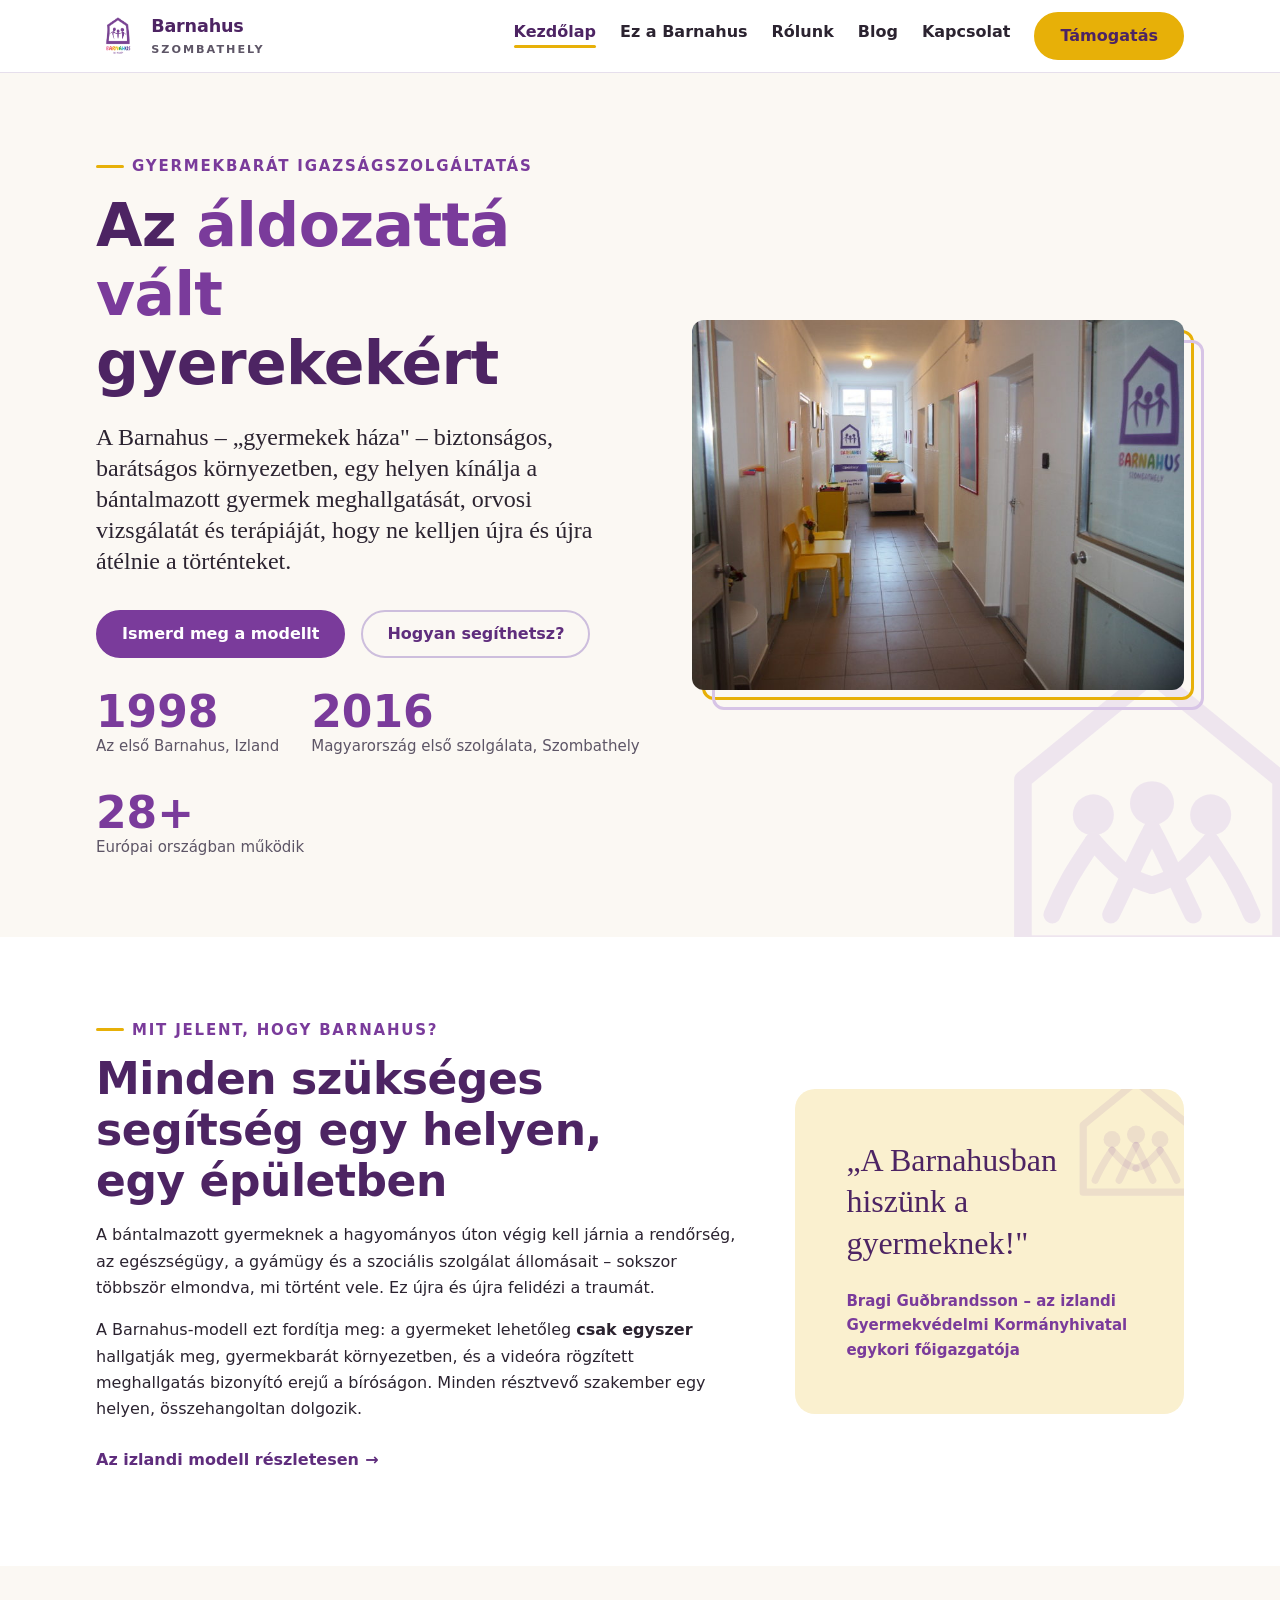
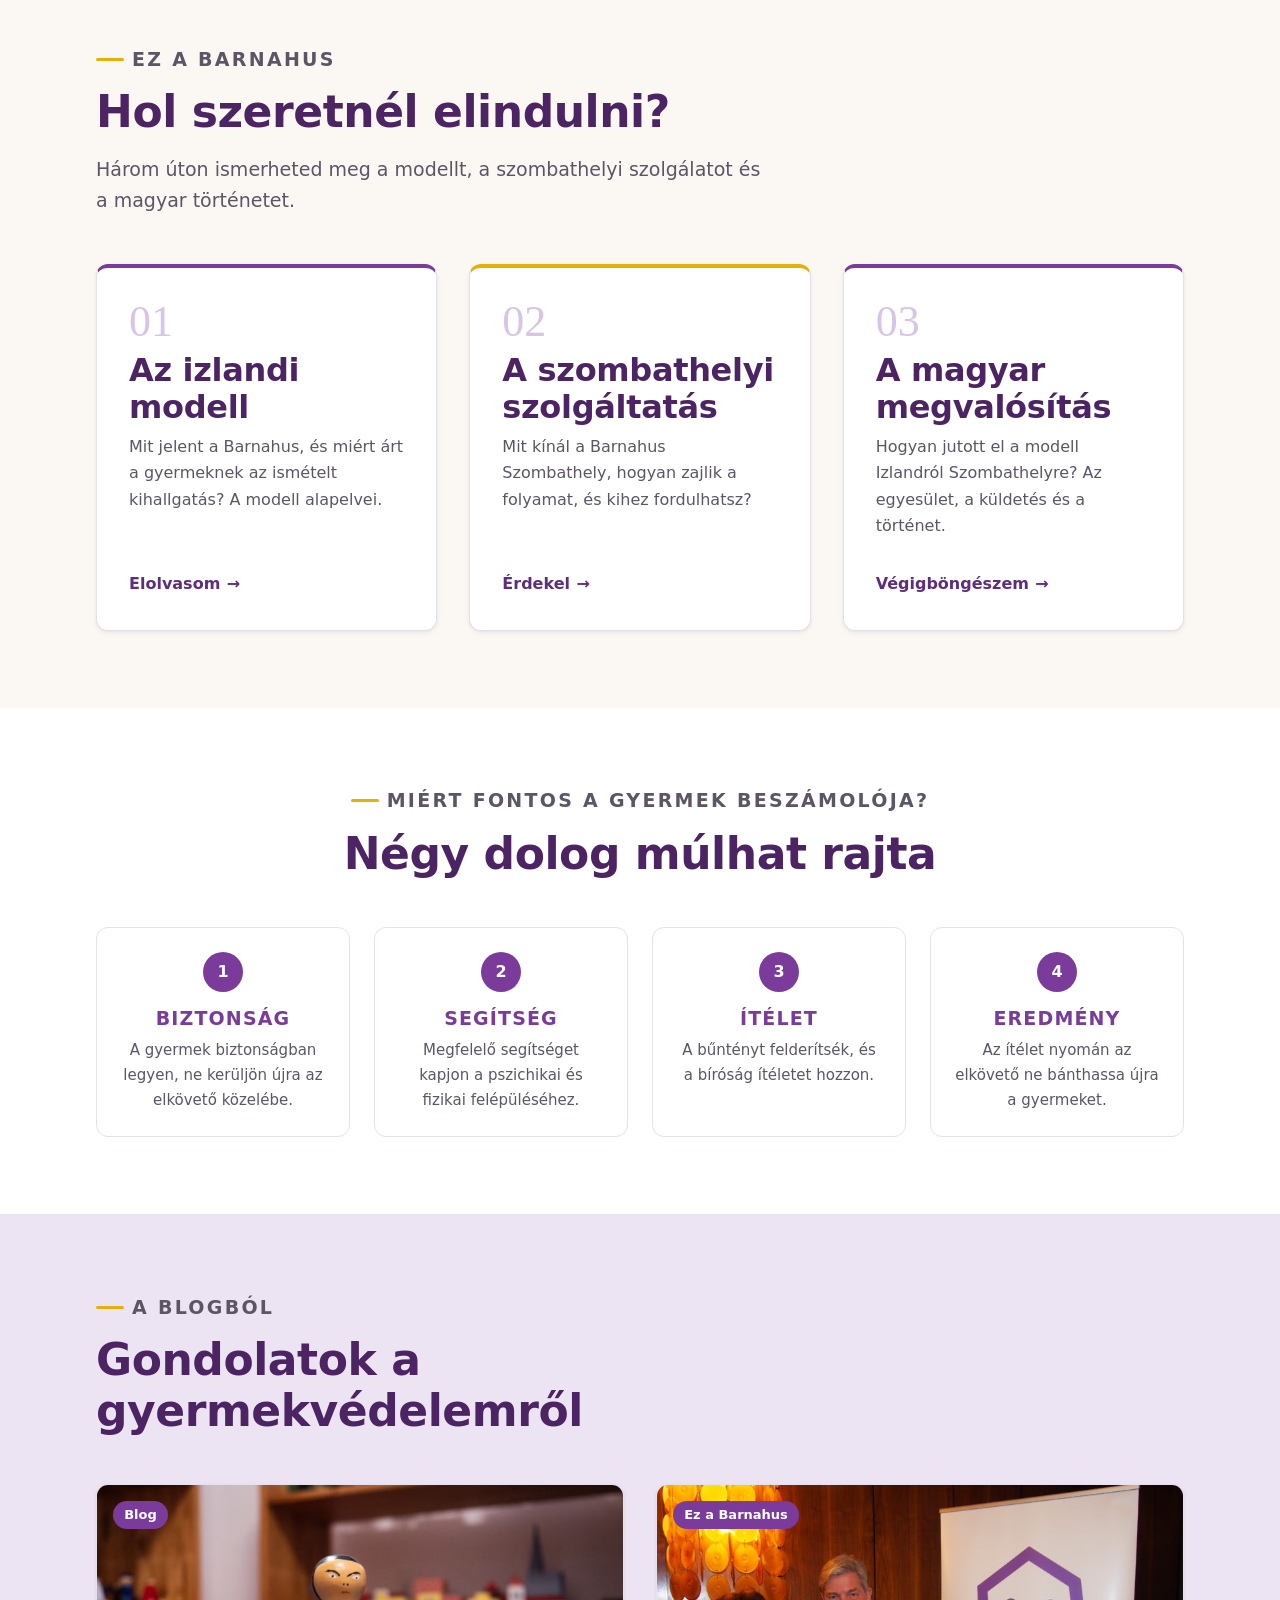
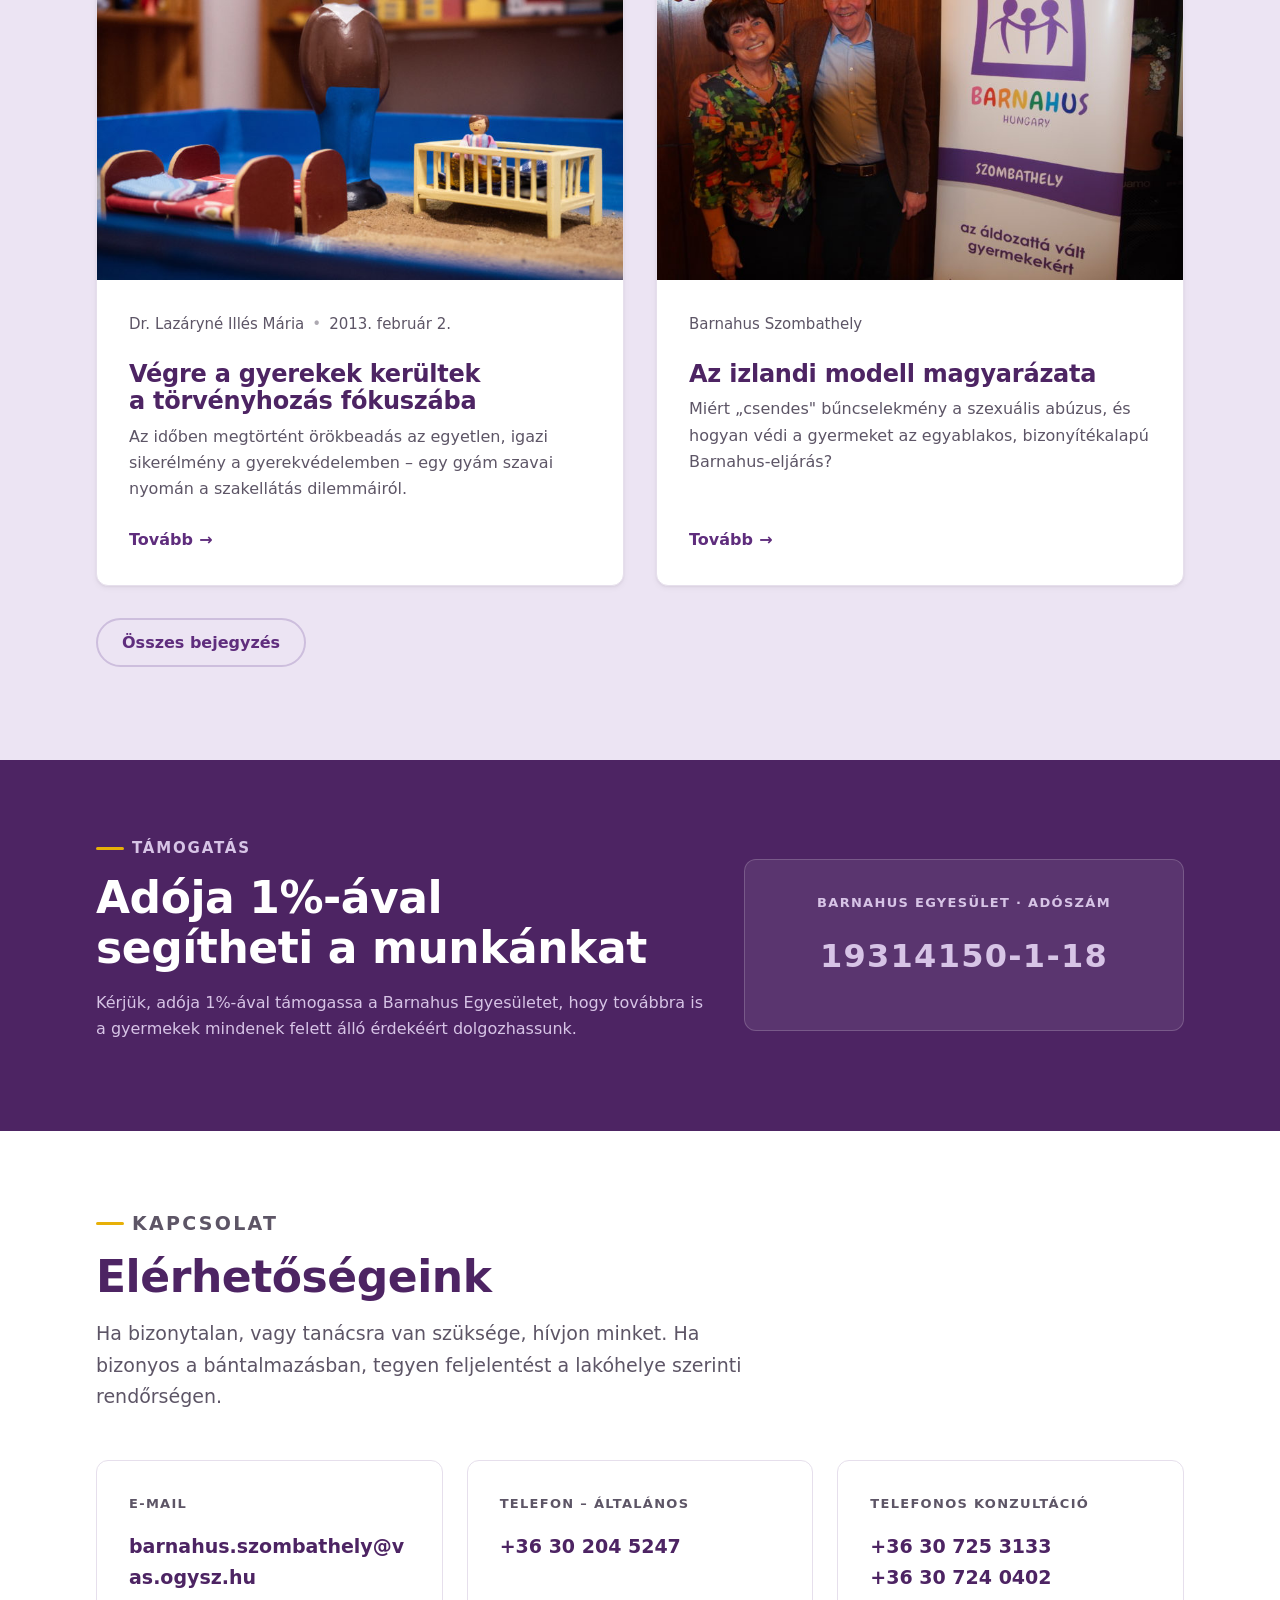
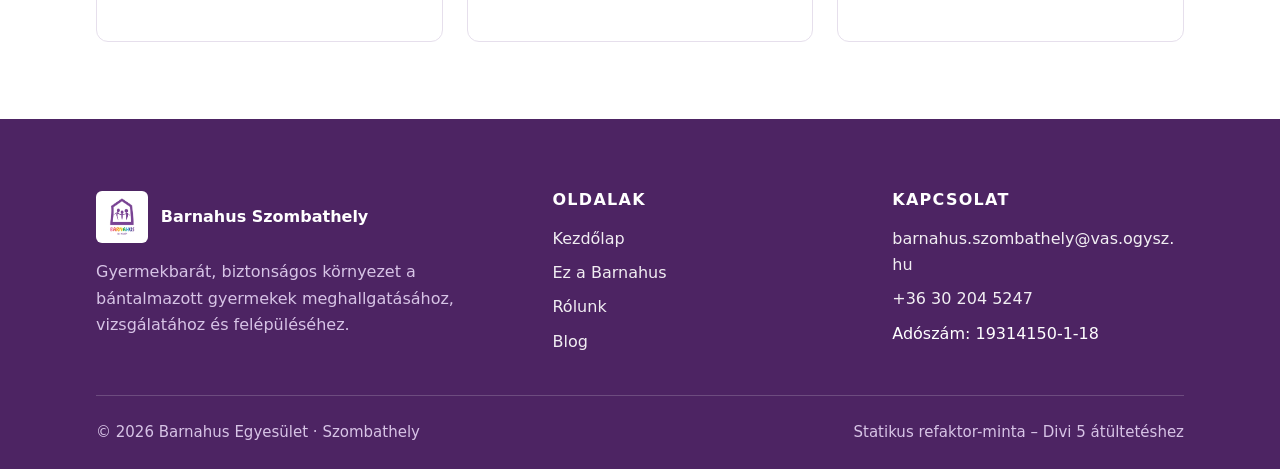
==== index.html @ 1bb105ae "Barnahus statikus refaktor-minta: audit, designrendszer, mintaoldalak - Teljes audit + kutatás (docs" ====
<!DOCTYPE html>
<html lang="hu">
<head>
<meta charset="utf-8">
<meta name="viewport" content="width=device-width, initial-scale=1">
<title>Barnahus – Az áldozattá vált gyerekekért | Barnahus Szombathely</title>
<meta name="description" content="A Barnahus gyermekbarát, biztonságos környezetben, egy helyen kínálja a bántalmazott gyermekek meghallgatását, vizsgálatát és terápiáját. A szombathelyi Barnahus-szolgálat bemutatása.">
<link rel="icon" href="assets/img/logo/barnahus-logo.png">
<link rel="stylesheet" href="assets/css/tokens.css">
<link rel="stylesheet" href="assets/css/base.css">
<link rel="stylesheet" href="assets/css/layout.css">
<link rel="stylesheet" href="assets/css/components.css">
<link rel="stylesheet" href="assets/css/pages.css">
</head>
<body>
<a class="bh-skip" href="#main">Ugrás a tartalomra</a>

<!-- ===================== HEADER ===================== -->
<header class="bh-header">
  <div class="bh-container bh-header__inner">
    <a class="bh-brand" href="index.html" aria-label="Barnahus – kezdőlap">
      <img src="assets/img/logo/barnahus-logo.png" alt="" width="44" height="44">
      <span>Barnahus<small>Szombathely</small></span>
    </a>
    <nav class="bh-nav" id="bh-nav" aria-label="Fő navigáció">
      <ul class="bh-nav__list">
        <li><a class="bh-nav__link" href="index.html" aria-current="page">Kezdőlap</a></li>
        <li><a class="bh-nav__link" href="ez-a-barnahus.html">Ez a Barnahus</a></li>
        <li><a class="bh-nav__link" href="rolunk.html">Rólunk</a></li>
        <li><a class="bh-nav__link" href="blog.html">Blog</a></li>
        <li><a class="bh-nav__link" href="#kapcsolat">Kapcsolat</a></li>
      </ul>
      <a class="bh-btn bh-btn--accent" href="#tamogatas">Támogatás</a>
    </nav>
    <button class="bh-nav-toggle" type="button" aria-expanded="false" aria-controls="bh-nav">
      <span class="bh-nav-toggle__bars" aria-hidden="true"><span></span></span> Menü
    </button>
  </div>
</header>

<main id="main">

  <!-- ===================== HERO ===================== -->
  <section class="bh-hero">
    <svg class="bh-hero__motif" viewBox="0 0 120 120" aria-hidden="true"><g fill="none" stroke="currentColor" stroke-width="6" stroke-linejoin="round" stroke-linecap="round"><path d="M16 50 L60 14 L104 50 L104 106 L16 106 Z"/><circle cx="40" cy="62" r="7" fill="currentColor" stroke="none"/><circle cx="60" cy="58" r="7.5" fill="currentColor" stroke="none"/><circle cx="80" cy="62" r="7" fill="currentColor" stroke="none"/><path d="M40 71 C34 80 30 86 26 96"/><path d="M40 71 C48 80 52 84 60 86"/><path d="M60 67 C54 78 52 84 46 96"/><path d="M60 67 C66 78 68 84 74 96"/><path d="M80 71 C86 80 90 86 94 96"/><path d="M80 71 C72 80 68 84 60 86"/></g></svg>
    <div class="bh-container bh-hero__inner">
      <div class="bh-split">
        <div>
          <p class="bh-eyebrow">Gyermekbarát igazságszolgáltatás</p>
          <h1 class="bh-hero__title">Az <em>áldozattá vált</em> gyerekekért</h1>
          <p class="bh-lead bh-hero__lead">
            A Barnahus – „gyermekek háza" – biztonságos, barátságos környezetben, egy helyen
            kínálja a bántalmazott gyermek meghallgatását, orvosi vizsgálatát és terápiáját,
            hogy ne kelljen újra és újra átélnie a történteket.
          </p>
          <div class="bh-hero__actions">
            <a class="bh-btn" href="ez-a-barnahus.html">Ismerd meg a modellt</a>
            <a class="bh-btn bh-btn--ghost" href="#tamogatas">Hogyan segíthetsz?</a>
          </div>
          <div class="bh-stats">
            <div class="bh-stat"><div class="bh-stat__num">1998</div><div class="bh-stat__label">Az első Barnahus, Izland</div></div>
            <div class="bh-stat"><div class="bh-stat__num">2016</div><div class="bh-stat__label">Magyarország első szolgálata, Szombathely</div></div>
            <div class="bh-stat"><div class="bh-stat__num">28+</div><div class="bh-stat__label">Európai országban működik</div></div>
          </div>
        </div>
        <div class="bh-frame">
          <img src="assets/img/photos/folyoso-varo.jpg"
               alt="A szombathelyi Barnahus világos folyosója sárga gyerekszékekkel és a Barnahus Szombathely logójával az ajtón."
               width="768" height="576" loading="eager">
        </div>
      </div>
    </div>
  </section>

  <!-- ===================== MI A BARNAHUS (lead + idézet) ===================== -->
  <section class="bh-section">
    <div class="bh-container">
      <div class="bh-split bh-split--wide-text">
        <div>
          <p class="bh-eyebrow">Mit jelent, hogy Barnahus?</p>
          <h2>Minden szükséges segítség egy helyen, egy épületben</h2>
          <div class="bh-prose">
            <p>
              A bántalmazott gyermeknek a hagyományos úton végig kell járnia a rendőrség, az
              egészségügy, a gyámügy és a szociális szolgálat állomásait – sokszor többször
              elmondva, mi történt vele. Ez újra és újra felidézi a traumát.
            </p>
            <p>
              A Barnahus-modell ezt fordítja meg: a gyermeket lehetőleg <strong>csak egyszer</strong>
              hallgatják meg, gyermekbarát környezetben, és a videóra rögzített meghallgatás
              bizonyító erejű a bíróságon. Minden résztvevő szakember egy helyen, összehangoltan
              dolgozik.
            </p>
          </div>
          <p style="margin-top:var(--bh-space-md)"><a class="bh-arrow-link" href="blog/kepbol-html-minta.html">Az izlandi modell részletesen</a></p>
        </div>
        <aside class="bh-quote bh-quote--soft">
          <svg class="bh-quote__motif" viewBox="0 0 120 120" aria-hidden="true"><g fill="none" stroke="currentColor" stroke-width="6" stroke-linejoin="round" stroke-linecap="round"><path d="M16 50 L60 14 L104 50 L104 106 L16 106 Z"/><circle cx="40" cy="62" r="7" fill="currentColor" stroke="none"/><circle cx="60" cy="58" r="7.5" fill="currentColor" stroke="none"/><circle cx="80" cy="62" r="7" fill="currentColor" stroke="none"/><path d="M40 71 C34 80 30 86 26 96"/><path d="M40 71 C48 80 52 84 60 86"/><path d="M60 67 C54 78 52 84 46 96"/><path d="M60 67 C66 78 68 84 74 96"/><path d="M80 71 C86 80 90 86 94 96"/><path d="M80 71 C72 80 68 84 60 86"/></g></svg>
          <p>„A Barnahusban hiszünk a gyermeknek!"</p>
          <cite>Bragi Guðbrandsson – az izlandi Gyermekvédelmi Kormányhivatal egykori főigazgatója</cite>
        </aside>
      </div>
    </div>
  </section>

  <!-- ===================== EZ A BARNAHUS – hub kártyák ===================== -->
  <section class="bh-section bh-section--cream">
    <div class="bh-container">
      <div class="bh-section-head">
        <p class="bh-eyebrow">Ez a Barnahus</p>
        <h2>Hol szeretnél elindulni?</h2>
        <p>Három úton ismerheted meg a modellt, a szombathelyi szolgálatot és a magyar történetet.</p>
      </div>
      <div class="bh-grid bh-grid--3">
        <a class="bh-card bh-card--link" href="blog/kepbol-html-minta.html">
          <span class="bh-hubcard__index">01</span>
          <h3>Az izlandi modell</h3>
          <p>Mit jelent a Barnahus, és miért árt a gyermeknek az ismételt kihallgatás? A modell alapelvei.</p>
          <span class="bh-card__cta bh-arrow-link">Elolvasom</span>
        </a>
        <a class="bh-card bh-card--link bh-card--accent" href="ez-a-barnahus.html#szolgaltatasok">
          <span class="bh-hubcard__index">02</span>
          <h3>A szombathelyi szolgáltatás</h3>
          <p>Mit kínál a Barnahus Szombathely, hogyan zajlik a folyamat, és kihez fordulhatsz?</p>
          <span class="bh-card__cta bh-arrow-link">Érdekel</span>
        </a>
        <a class="bh-card bh-card--link" href="rolunk.html">
          <span class="bh-hubcard__index">03</span>
          <h3>A magyar megvalósítás</h3>
          <p>Hogyan jutott el a modell Izlandról Szombathelyre? Az egyesület, a küldetés és a történet.</p>
          <span class="bh-card__cta bh-arrow-link">Végigböngészem</span>
        </a>
      </div>
    </div>
  </section>

  <!-- ===================== 4 PILLÉR ===================== -->
  <section class="bh-section">
    <div class="bh-container">
      <div class="bh-section-head bh-section-head--center">
        <p class="bh-eyebrow">Miért fontos a gyermek beszámolója?</p>
        <h2>Négy dolog múlhat rajta</h2>
      </div>
      <div class="bh-pillars">
        <div class="bh-pillars__item"><div class="bh-pillars__num">1</div><h3>Biztonság</h3><p>A gyermek biztonságban legyen, ne kerüljön újra az elkövető közelébe.</p></div>
        <div class="bh-pillars__item"><div class="bh-pillars__num">2</div><h3>Segítség</h3><p>Megfelelő segítséget kapjon a pszichikai és fizikai felépüléséhez.</p></div>
        <div class="bh-pillars__item"><div class="bh-pillars__num">3</div><h3>Ítélet</h3><p>A bűntényt felderítsék, és a bíróság ítéletet hozzon.</p></div>
        <div class="bh-pillars__item"><div class="bh-pillars__num">4</div><h3>Eredmény</h3><p>Az ítélet nyomán az elkövető ne bánthassa újra a gyermeket.</p></div>
      </div>
    </div>
  </section>

  <!-- ===================== BLOG TEASER ===================== -->
  <section class="bh-section bh-section--soft">
    <div class="bh-container">
      <div class="bh-section-head">
        <p class="bh-eyebrow">A blogból</p>
        <h2>Gondolatok a gyermekvédelemről</h2>
      </div>
      <div class="bh-grid bh-grid--2">
        <article class="bh-blog-card">
          <a class="bh-blog-card__media" href="blog/minta-bejegyzes.html" tabindex="-1" aria-hidden="true">
            <img src="assets/img/photos/homokterapia.jpg" alt="" width="768" height="576" loading="lazy">
            <span class="bh-blog-card__tag">Blog</span>
          </a>
          <div class="bh-blog-card__body">
            <p class="bh-meta"><span>Dr. Lazáryné Illés Mária</span><span class="bh-meta__sep">•</span><time datetime="2013-02-02">2013. február 2.</time></p>
            <h3><a href="blog/minta-bejegyzes.html">Végre a gyerekek kerültek a törvényhozás fókuszába</a></h3>
            <p class="bh-blog-card__excerpt">Az időben megtörtént örökbeadás az egyetlen, igazi sikerélmény a gyerekvédelemben – egy gyám szavai nyomán a szakellátás dilemmáiról.</p>
            <a class="bh-arrow-link" href="blog/minta-bejegyzes.html">Tovább</a>
          </div>
        </article>
        <article class="bh-blog-card">
          <a class="bh-blog-card__media" href="blog/kepbol-html-minta.html" tabindex="-1" aria-hidden="true">
            <img src="assets/img/photos/alapitok-molino.jpg" alt="" width="768" height="576" loading="lazy">
            <span class="bh-blog-card__tag">Ez a Barnahus</span>
          </a>
          <div class="bh-blog-card__body">
            <p class="bh-meta"><span>Barnahus Szombathely</span></p>
            <h3><a href="blog/kepbol-html-minta.html">Az izlandi modell magyarázata</a></h3>
            <p class="bh-blog-card__excerpt">Miért „csendes" bűncselekmény a szexuális abúzus, és hogyan védi a gyermeket az egyablakos, bizonyítékalapú Barnahus-eljárás?</p>
            <a class="bh-arrow-link" href="blog/kepbol-html-minta.html">Tovább</a>
          </div>
        </article>
      </div>
      <p style="margin-top:var(--bh-space-lg)"><a class="bh-btn bh-btn--ghost" href="blog.html">Összes bejegyzés</a></p>
    </div>
  </section>

  <!-- ===================== CTA – 1% adó ===================== -->
  <section class="bh-cta" id="tamogatas">
    <div class="bh-container bh-cta__inner">
      <div>
        <p class="bh-eyebrow">Támogatás</p>
        <h2>Adója 1%-ával segítheti a munkánkat</h2>
        <p>
          Kérjük, adója 1%-ával támogassa a Barnahus Egyesületet, hogy továbbra is a gyermekek
          mindenek felett álló érdekéért dolgozhassunk.
        </p>
      </div>
      <div class="bh-cta__taxbox">
        <p class="bh-contact__label">Barnahus Egyesület · adószám</p>
        <p class="bh-cta__taxnum">19314150-1-18</p>
      </div>
    </div>
  </section>

  <!-- ===================== KAPCSOLAT ===================== -->
  <section class="bh-section" id="kapcsolat">
    <div class="bh-container">
      <div class="bh-section-head">
        <p class="bh-eyebrow">Kapcsolat</p>
        <h2>Elérhetőségeink</h2>
        <p>Ha bizonytalan, vagy tanácsra van szüksége, hívjon minket. Ha bizonyos a bántalmazásban, tegyen feljelentést a lakóhelye szerinti rendőrségen.</p>
      </div>
      <div class="bh-contact">
        <div class="bh-contact__item">
          <p class="bh-contact__label">E-mail</p>
          <p class="bh-contact__value"><a href="mailto:barnahus.szombathely@vas.ogysz.hu">barnahus.szombathely@vas.ogysz.hu</a></p>
        </div>
        <div class="bh-contact__item">
          <p class="bh-contact__label">Telefon – általános</p>
          <p class="bh-contact__value"><a href="tel:+36302045247">+36 30 204 5247</a></p>
        </div>
        <div class="bh-contact__item">
          <p class="bh-contact__label">Telefonos konzultáció</p>
          <p class="bh-contact__value"><a href="tel:+36307253133">+36 30 725 3133</a><br><a href="tel:+36307240402">+36 30 724 0402</a></p>
        </div>
      </div>
    </div>
  </section>

</main>

<!-- ===================== FOOTER ===================== -->
<footer class="bh-footer">
  <div class="bh-container bh-footer__inner">
    <div>
      <div class="bh-footer__brand">
        <img src="assets/img/logo/barnahus-logo.png" alt="Barnahus Hungary logó" width="52" height="52">
        <strong>Barnahus Szombathely</strong>
      </div>
      <p>Gyermekbarát, biztonságos környezet a bántalmazott gyermekek meghallgatásához, vizsgálatához és felépüléséhez.</p>
    </div>
    <div>
      <h4>Oldalak</h4>
      <ul class="bh-footer__list">
        <li><a href="index.html">Kezdőlap</a></li>
        <li><a href="ez-a-barnahus.html">Ez a Barnahus</a></li>
        <li><a href="rolunk.html">Rólunk</a></li>
        <li><a href="blog.html">Blog</a></li>
      </ul>
    </div>
    <div>
      <h4>Kapcsolat</h4>
      <ul class="bh-footer__list">
        <li><a href="mailto:barnahus.szombathely@vas.ogysz.hu">barnahus.szombathely@vas.ogysz.hu</a></li>
        <li><a href="tel:+36302045247">+36 30 204 5247</a></li>
        <li>Adószám: 19314150-1-18</li>
      </ul>
    </div>
  </div>
  <div class="bh-container">
    <div class="bh-footer__bottom">
      <span>© 2026 Barnahus Egyesület · Szombathely</span>
      <span>Statikus refaktor-minta – Divi 5 átültetéshez</span>
    </div>
  </div>
</footer>

<script src="assets/js/main.js"></script>
</body>
</html>
---- assets/css/tokens.css ----
/* ============================================================
   Barnahus refaktor — TOKENS
   Designtokenek (CSS-változók). Ez az egyetlen hely, ahol a
   szín-, tipográfia-, tér-, sugár- és árnyékértékek születnek.
   Divi 5: ezek 1:1-ben átvihetők a Divi globális változóira / preset-jeire.
   A palettát a logóból és az infografikákból mintavételeztük (lila vezérszín).
   ============================================================ */

:root {
  /* --- Szín: lila vezérszín --- */
  --bh-primary:        #7a3b9b;  /* fő lila (ház-logó, keretek) */
  --bh-primary-dark:   #4d2463;  /* mélylila (footer, erős címsor) */
  --bh-primary-700:    #5f2d7d;  /* hover/aktív */
  --bh-primary-soft:   #ece4f3;  /* világos lila wash háttér */
  --bh-primary-200:    #d7c4e6;  /* halvány lila (give-away kis ház) */

  /* --- Szín: okker/sárga kiegészítő --- */
  --bh-accent:         #e7b008;  /* okker/mustár (keret, pötty, kiemelés) */
  --bh-accent-dark:    #c2900a;
  --bh-accent-soft:    #faf0cf;  /* halvány sárga háttér */

  /* --- Semleges / szöveg --- */
  --bh-ink:            #2b2330;  /* fő szövegszín (lilába hajló sötét) */
  --bh-muted:          #5d5566;  /* másodlagos szöveg */
  --bh-surface:        #ffffff;  /* alap felület */
  --bh-cream:          #fbf8f3;  /* meleg krém szekció-háttér */
  --bh-border:         #e6dfec;  /* finom keret */
  --bh-border-strong:  #cdbedd;

  /* --- Funkcionális, visszafogott --- */
  --bh-info:           var(--bh-primary);
  --bh-important:      #b23a48;  /* fontos/figyelmeztető — visszafogott, meleg piros */
  --bh-important-soft: #f6e7e9;

  /* --- Tipográfia ---
     Önkiszolgáló rendszerfont-stack (nincs CDN, nincs külső font).
     Élesben opcionálisan Open Sans + Fauna One self-hosted — lásd 04_designrendszer.md. */
  --bh-font-sans:  system-ui, -apple-system, "Segoe UI", Roboto, "Helvetica Neue", Arial, sans-serif;
  --bh-font-serif: "Iowan Old Style", "Palatino Linotype", "Book Antiqua", Georgia, "Times New Roman", serif;

  /* Folyékony (clamp) betűskála — mobilbarát, nem törik el */
  --bh-fs-100: 0.8125rem;                          /* 13px – apró intézményi info */
  --bh-fs-200: 0.9375rem;                          /* 15px – kis szöveg */
  --bh-fs-300: 1rem;                               /* 16px – törzs */
  --bh-fs-400: clamp(1.0625rem, 0.6vw + 0.95rem, 1.1875rem); /* lead-kicsi */
  --bh-fs-500: clamp(1.25rem, 1vw + 1rem, 1.5rem);  /* lead / alcím */
  --bh-fs-600: clamp(1.5rem, 1.6vw + 1.1rem, 2rem); /* h3 */
  --bh-fs-700: clamp(1.9rem, 2.6vw + 1.1rem, 2.75rem); /* h2 */
  --bh-fs-800: clamp(2.4rem, 4vw + 1rem, 3.75rem);  /* h1 / hero */

  --bh-lh-tight: 1.15;
  --bh-lh-snug:  1.3;
  --bh-lh-body:  1.65;

  --bh-fw-normal: 400;
  --bh-fw-medium: 600;
  --bh-fw-bold:   700;
  --bh-fw-black:  800;

  /* Mérthossz (olvashatóság) */
  --bh-measure: 68ch;

  /* --- Tér (8 px- alapú ritmus) --- */
  --bh-space-3xs: 0.25rem;
  --bh-space-2xs: 0.5rem;
  --bh-space-xs:  0.75rem;
  --bh-space-sm:  1rem;
  --bh-space-md:  1.5rem;
  --bh-space-lg:  2rem;
  --bh-space-xl:  3rem;
  --bh-space-2xl: 4.5rem;
  --bh-space-3xl: 6.5rem;

  /* Szekció függőleges ritmusa (clamp) */
  --bh-section-y: clamp(3rem, 6vw, 6rem);

  /* --- Konténer --- */
  --bh-container:      72rem;   /* 1152px – fő tartalomsáv */
  --bh-container-wide: 80rem;
  --bh-container-text: 44rem;   /* olvasósáv (cikk) */
  --bh-gutter:         clamp(1rem, 4vw, 2rem);

  /* --- Sugár --- */
  --bh-radius-sm: 6px;
  --bh-radius:    12px;
  --bh-radius-lg: 20px;
  --bh-radius-pill: 999px;

  /* --- Árnyék (lágy, nem „SaaS-os") --- */
  --bh-shadow-sm: 0 1px 2px rgba(43, 35, 48, 0.06), 0 2px 6px rgba(43, 35, 48, 0.05);
  --bh-shadow:    0 8px 24px rgba(77, 36, 99, 0.10);
  --bh-shadow-lg: 0 18px 48px rgba(77, 36, 99, 0.16);

  /* --- Keret-vonalvastagság (papírlap-motívum) --- */
  --bh-frame: 3px;

  /* --- Mozgás --- */
  --bh-ease: cubic-bezier(0.22, 0.61, 0.36, 1);
  --bh-dur:  0.35s;

  --bh-focus: 3px solid var(--bh-accent-dark);
}

/* Sötét felületeken (footer, mélylila szekció) felülírt szövegszín */
.bh-on-dark {
  --bh-ink: #ffffff;
  --bh-muted: #e6d9f0;
  --bh-border: rgba(255, 255, 255, 0.18);
}
---- assets/css/base.css ----
/* ============================================================
   Barnahus refaktor — BASE
   Reset, alaptipográfia, hozzáférhetőség, alap-elemstílusok.
   ============================================================ */

*, *::before, *::after { box-sizing: border-box; }

html { -webkit-text-size-adjust: 100%; scroll-behavior: smooth; }

@media (prefers-reduced-motion: reduce) {
  html { scroll-behavior: auto; }
  *, *::before, *::after {
    animation-duration: 0.001ms !important;
    animation-iteration-count: 1 !important;
    transition-duration: 0.001ms !important;
  }
}

body {
  margin: 0;
  font-family: var(--bh-font-sans);
  font-size: var(--bh-fs-300);
  line-height: var(--bh-lh-body);
  color: var(--bh-ink);
  background: var(--bh-surface);
  -webkit-font-smoothing: antialiased;
  text-rendering: optimizeLegibility;
}

/* Címsorok */
h1, h2, h3, h4 {
  margin: 0 0 var(--bh-space-sm);
  line-height: var(--bh-lh-tight);
  font-weight: var(--bh-fw-black);
  color: var(--bh-primary-dark);
  letter-spacing: -0.01em;
  text-wrap: balance;
}
h1 { font-size: var(--bh-fs-800); }
h2 { font-size: var(--bh-fs-700); }
h3 { font-size: var(--bh-fs-600); font-weight: var(--bh-fw-bold); }
h4 { font-size: var(--bh-fs-500); font-weight: var(--bh-fw-bold); }

p { margin: 0 0 var(--bh-space-sm); }
p, li { max-width: var(--bh-measure); }

a { color: var(--bh-primary-700); text-decoration-thickness: 1px; text-underline-offset: 0.15em; }
a:hover { color: var(--bh-primary-dark); }

strong, b { font-weight: var(--bh-fw-bold); }

img, svg, video { max-width: 100%; height: auto; display: block; }

ul, ol { margin: 0 0 var(--bh-space-sm); padding-left: 1.25em; }
li { margin-bottom: var(--bh-space-2xs); }

blockquote { margin: 0; }

hr {
  border: 0;
  border-top: 1px solid var(--bh-border);
  margin: var(--bh-space-lg) 0;
}

/* Fókusz — billentyűzetes navigáció */
:focus-visible {
  outline: var(--bh-focus);
  outline-offset: 2px;
  border-radius: var(--bh-radius-sm);
}

/* Ugró-link a tartalomhoz */
.bh-skip {
  position: absolute;
  left: var(--bh-space-sm);
  top: -100%;
  z-index: 1000;
  background: var(--bh-primary-dark);
  color: #fff;
  padding: var(--bh-space-2xs) var(--bh-space-sm);
  border-radius: var(--bh-radius-sm);
  transition: top var(--bh-dur) var(--bh-ease);
}
.bh-skip:focus { top: var(--bh-space-sm); color: #fff; }

/* Csak képernyőolvasónak */
.bh-visually-hidden {
  position: absolute !important;
  width: 1px; height: 1px;
  padding: 0; margin: -1px;
  overflow: hidden; clip: rect(0 0 0 0);
  white-space: nowrap; border: 0;
}

/* Selection */
::selection { background: var(--bh-accent-soft); color: var(--bh-primary-dark); }

/* Nyomtatás — alap */
@media print {
  .bh-header, .bh-footer, .bh-cta, .bh-quickexit { display: none !important; }
  body { color: #000; background: #fff; }
  a::after { content: " (" attr(href) ")"; font-size: 0.8em; color: #555; }
  .bh-section { padding: 1rem 0; }
}
---- assets/css/layout.css ----
/* ============================================================
   Barnahus refaktor — LAYOUT
   Szekció, konténer, rács-segédek. Divi-megfelelők:
   .bh-section ≈ Divi Section, .bh-container ≈ Row, .bh-grid ≈ Row oszlopai.
   ============================================================ */

/* Szekció = függőleges ritmus + opcionális háttér */
.bh-section { padding-block: var(--bh-section-y); }
.bh-section--tight { padding-block: clamp(2rem, 4vw, 3.5rem); }
.bh-section--cream   { background: var(--bh-cream); }
.bh-section--soft    { background: var(--bh-primary-soft); }
.bh-section--accent  { background: var(--bh-accent-soft); }
.bh-section--dark    { background: var(--bh-primary-dark); color: #fff; }

/* Konténer = középre zárt tartalomsáv */
.bh-container {
  width: 100%;
  max-width: var(--bh-container);
  margin-inline: auto;
  padding-inline: var(--bh-gutter);
}
.bh-container--wide { max-width: var(--bh-container-wide); }
.bh-container--text { max-width: var(--bh-container-text); }

/* Általános rács (auto-fit, reszponzív) */
.bh-grid {
  display: grid;
  gap: var(--bh-space-lg);
}
.bh-grid--2 { grid-template-columns: repeat(2, 1fr); }
.bh-grid--3 { grid-template-columns: repeat(3, 1fr); }
.bh-grid--auto {
  grid-template-columns: repeat(auto-fit, minmax(min(100%, 17rem), 1fr));
}

/* Két hasáb: szöveg + média (aszimmetrikus a hero/feature-höz) */
.bh-split {
  display: grid;
  gap: clamp(1.5rem, 4vw, var(--bh-space-2xl));
  align-items: center;
}
@media (min-width: 60rem) {
  .bh-split { grid-template-columns: 1.05fr 0.95fr; }
  .bh-split--media-left > :first-child { order: 2; }
  .bh-split--wide-text { grid-template-columns: 1.25fr 0.75fr; }
}

/* Stack (függőleges térköz) segéd */
.bh-stack > * + * { margin-top: var(--bh-space-sm); }
.bh-stack-lg > * + * { margin-top: var(--bh-space-lg); }

/* Reszponzív összeomlás */
@media (max-width: 52rem) {
  .bh-grid--2, .bh-grid--3 { grid-template-columns: 1fr; }
}
@media (min-width: 40rem) and (max-width: 60rem) {
  .bh-grid--3 { grid-template-columns: repeat(2, 1fr); }
}

/* Segéd-igazítás */
.bh-center { text-align: center; }
.bh-center .bh-prose,
.bh-center p { margin-inline: auto; }
.bh-measure { max-width: var(--bh-measure); }
.bh-measure--center { max-width: var(--bh-measure); margin-inline: auto; }
---- assets/css/components.css ----
/* ============================================================
   Barnahus refaktor — COMPONENTS
   Komponensalapú, márkahű elemek. Minden osztály bh- előtaggal,
   BEM-szerű alkomponensekkel (__elem) és módosítókkal (--modosito).
   A vizuális motívumok az infografikákból: egymásra csúszó keretes
   "papírlapok", ferde sraffozás, számozott listák, ház-jelkép.
   ============================================================ */

/* ---------- Eyebrow (szekció-felülcím) ---------- */
.bh-eyebrow {
  display: inline-flex;
  align-items: center;
  gap: var(--bh-space-2xs);
  font-size: var(--bh-fs-200);
  font-weight: var(--bh-fw-bold);
  letter-spacing: 0.12em;
  text-transform: uppercase;
  color: var(--bh-primary);
  margin-bottom: var(--bh-space-xs);
}
.bh-eyebrow::before {
  content: "";
  width: 1.75rem; height: 3px; border-radius: 3px;
  background: var(--bh-accent);
}
.bh-section--dark .bh-eyebrow { color: var(--bh-accent); }

/* ---------- Lead bekezdés (serif, emberi hang) ---------- */
.bh-lead {
  font-family: var(--bh-font-serif);
  font-size: var(--bh-fs-500);
  line-height: var(--bh-lh-snug);
  color: var(--bh-ink);
  max-width: var(--bh-measure);
}

/* ---------- Prose (folyószöveg-tördelés) ---------- */
.bh-prose { max-width: var(--bh-measure); }
.bh-prose > * + * { margin-top: var(--bh-space-sm); }
.bh-prose h2 { margin-top: var(--bh-space-lg); }
.bh-prose h3 { margin-top: var(--bh-space-md); }
.bh-prose ul { list-style: none; padding-left: 0; }
.bh-prose ul > li {
  position: relative;
  padding-left: 1.6em;
}
.bh-prose ul > li::before {
  content: "";
  position: absolute; left: 0; top: 0.62em;
  width: 0.55em; height: 0.55em;
  background: var(--bh-accent);
  border-radius: 2px;
  transform: rotate(45deg);
}

/* ---------- Gomb ---------- */
.bh-btn {
  --_bg: var(--bh-primary);
  --_fg: #fff;
  display: inline-flex; align-items: center; gap: 0.5em;
  font: inherit; font-weight: var(--bh-fw-bold);
  line-height: 1.1;
  padding: 0.85em 1.5em;
  background: var(--_bg); color: var(--_fg);
  border: 2px solid var(--_bg);
  border-radius: var(--bh-radius-pill);
  text-decoration: none; cursor: pointer;
  transition: transform var(--bh-dur) var(--bh-ease), background var(--bh-dur) var(--bh-ease);
}
.bh-btn:hover { background: var(--bh-primary-700); border-color: var(--bh-primary-700); color: #fff; transform: translateY(-2px); }
.bh-btn--accent { --_bg: var(--bh-accent); --_fg: var(--bh-primary-dark); }
.bh-btn--accent:hover { background: var(--bh-accent-dark); border-color: var(--bh-accent-dark); color: var(--bh-primary-dark); }
.bh-btn--ghost {
  background: transparent; color: var(--bh-primary-700);
  border-color: var(--bh-border-strong);
}
.bh-btn--ghost:hover { background: var(--bh-primary-soft); color: var(--bh-primary-dark); transform: translateY(-2px); }
.bh-section--dark .bh-btn--ghost { color: #fff; border-color: rgba(255,255,255,.45); }
.bh-section--dark .bh-btn--ghost:hover { background: rgba(255,255,255,.12); }

/* Szöveg-link „nyíllal" */
.bh-arrow-link {
  display: inline-flex; align-items: center; gap: 0.4em;
  font-weight: var(--bh-fw-bold); text-decoration: none;
  color: var(--bh-primary-700);
}
.bh-arrow-link::after { content: "→"; transition: transform var(--bh-dur) var(--bh-ease); }
.bh-arrow-link:hover::after { transform: translateX(4px); }

/* ============================================================
   HEADER / NAVIGÁCIÓ
   ============================================================ */
.bh-header {
  position: sticky; top: 0; z-index: 100;
  background: rgba(255,255,255,0.92);
  backdrop-filter: saturate(1.2) blur(8px);
  border-bottom: 1px solid var(--bh-border);
}
.bh-header__inner {
  display: flex; align-items: center; justify-content: space-between;
  gap: var(--bh-space-md);
  min-height: 4.5rem;
}
.bh-brand {
  display: inline-flex; align-items: center; gap: 0.7rem;
  text-decoration: none; color: var(--bh-primary-dark);
  font-weight: var(--bh-fw-black); font-size: 1.1rem; letter-spacing: -0.01em;
}
.bh-brand img { width: 44px; height: 44px; }
.bh-brand small { display: block; font-size: 0.7rem; font-weight: var(--bh-fw-medium);
  letter-spacing: 0.18em; text-transform: uppercase; color: var(--bh-muted); }

.bh-nav { display: flex; align-items: center; gap: var(--bh-space-md); }
.bh-nav__list { display: flex; gap: var(--bh-space-md); list-style: none; margin: 0; padding: 0; }
.bh-nav__link {
  text-decoration: none; color: var(--bh-ink); font-weight: var(--bh-fw-medium);
  padding: 0.35rem 0; position: relative;
}
.bh-nav__link::after {
  content: ""; position: absolute; left: 0; right: 0; bottom: -2px; height: 3px;
  background: var(--bh-accent); border-radius: 3px; transform: scaleX(0); transform-origin: left;
  transition: transform var(--bh-dur) var(--bh-ease);
}
.bh-nav__link:hover::after,
.bh-nav__link[aria-current="page"]::after { transform: scaleX(1); }
.bh-nav__link[aria-current="page"] { color: var(--bh-primary-dark); }

/* Hamburger */
.bh-nav-toggle {
  display: none;
  align-items: center; gap: 0.5rem;
  background: var(--bh-primary-soft); color: var(--bh-primary-dark);
  border: 1px solid var(--bh-border-strong); border-radius: var(--bh-radius-pill);
  padding: 0.5rem 0.9rem; font: inherit; font-weight: var(--bh-fw-bold); cursor: pointer;
}
.bh-nav-toggle__bars { width: 18px; height: 12px; position: relative; }
.bh-nav-toggle__bars span,
.bh-nav-toggle__bars::before,
.bh-nav-toggle__bars::after {
  content: ""; position: absolute; left: 0; right: 0; height: 2px; background: currentColor; border-radius: 2px;
}
.bh-nav-toggle__bars::before { top: 0; } .bh-nav-toggle__bars span { top: 5px; } .bh-nav-toggle__bars::after { top: 10px; }

@media (max-width: 60rem) {
  .bh-nav-toggle { display: inline-flex; }
  .bh-nav {
    position: fixed; inset: 4.5rem 0 auto 0;
    flex-direction: column; align-items: stretch; gap: 0;
    background: #fff; border-bottom: 1px solid var(--bh-border);
    box-shadow: var(--bh-shadow);
    padding: var(--bh-space-sm) var(--bh-gutter) var(--bh-space-lg);
    transform: translateY(-12px); opacity: 0; pointer-events: none;
    transition: transform var(--bh-dur) var(--bh-ease), opacity var(--bh-dur) var(--bh-ease);
  }
  .bh-nav[data-open="true"] { transform: translateY(0); opacity: 1; pointer-events: auto; }
  .bh-nav__list { flex-direction: column; gap: 0; }
  .bh-nav__link { display: block; padding: 0.85rem 0; border-bottom: 1px solid var(--bh-border); }
  .bh-nav__link::after { display: none; }
  .bh-nav .bh-btn { margin-top: var(--bh-space-sm); justify-content: center; }
}

/* Gyors kilépés (opcionális, trauma-informált) */
.bh-quickexit {
  background: var(--bh-important); color: #fff;
  border: none; border-radius: var(--bh-radius-pill);
  font: inherit; font-weight: var(--bh-fw-bold); font-size: var(--bh-fs-200);
  padding: 0.5rem 1rem; cursor: pointer;
}
.bh-quickexit:hover { background: #8f2f3b; color:#fff; }

/* ============================================================
   HERO
   ============================================================ */
.bh-hero { position: relative; overflow: hidden; background: var(--bh-cream); }
.bh-hero__inner { padding-block: clamp(2.5rem, 6vw, 5rem); }
.bh-hero__title { font-size: var(--bh-fs-800); }
.bh-hero__title em { font-style: normal; color: var(--bh-primary); }
.bh-hero__lead { margin-top: var(--bh-space-md); }
.bh-hero__actions { display: flex; flex-wrap: wrap; gap: var(--bh-space-sm); margin-top: var(--bh-space-lg); }

/* finom ház-motívum a háttérben */
.bh-hero__motif {
  position: absolute; right: -3rem; bottom: -3rem; width: clamp(12rem, 30vw, 22rem);
  color: var(--bh-primary-200); opacity: 0.35; pointer-events: none; z-index: 0;
}
.bh-hero__inner > * { position: relative; z-index: 1; }

/* ============================================================
   PAPÍRLAP-MOTÍVUM (egymásra csúszó keretes lapok)
   .bh-frame: az infografikák visszatérő "stacked card" eleme.
   ============================================================ */
.bh-frame { position: relative; }
.bh-frame::before,
.bh-frame::after {
  content: ""; position: absolute; inset: 0;
  border: var(--bh-frame) solid var(--bh-primary);
  border-radius: var(--bh-radius);
  z-index: -1;
}
.bh-frame::before { transform: translate(10px, 10px); border-color: var(--bh-accent); }
.bh-frame::after  { transform: translate(20px, 20px); border-color: var(--bh-primary-200); }
.bh-frame > img { border-radius: var(--bh-radius); display: block; width: 100%; }

/* Ferde sraffozás-blokk (dekoratív) */
.bh-hatch {
  background-image: repeating-linear-gradient(
    -45deg, var(--bh-primary-200) 0 6px, transparent 6px 12px);
}

/* ============================================================
   PAGE HEADER (aloldal-fejléc)
   ============================================================ */
.bh-page-header { background: var(--bh-primary-soft); border-bottom: 1px solid var(--bh-border); }
.bh-page-header__inner { padding-block: clamp(2rem, 5vw, 3.5rem); }
.bh-breadcrumb { font-size: var(--bh-fs-200); color: var(--bh-muted); margin-bottom: var(--bh-space-xs); }
.bh-breadcrumb a { color: var(--bh-primary-700); text-decoration: none; }
.bh-breadcrumb a:hover { text-decoration: underline; }
.bh-breadcrumb [aria-current] { color: var(--bh-muted); }

/* ============================================================
   CARD (információs kártya) — papírlap karakterrel
   ============================================================ */
.bh-card {
  display: flex; flex-direction: column;
  background: var(--bh-surface);
  border: 1px solid var(--bh-border);
  border-top: 4px solid var(--bh-primary);
  border-radius: var(--bh-radius);
  padding: var(--bh-space-lg);
  box-shadow: var(--bh-shadow-sm);
  transition: transform var(--bh-dur) var(--bh-ease), box-shadow var(--bh-dur) var(--bh-ease);
}
.bh-card--link:hover { transform: translateY(-4px); box-shadow: var(--bh-shadow); }
.bh-card--accent { border-top-color: var(--bh-accent); }
.bh-card__icon {
  width: 3rem; height: 3rem; display: grid; place-items: center;
  border-radius: var(--bh-radius-sm); background: var(--bh-primary-soft); color: var(--bh-primary);
  margin-bottom: var(--bh-space-sm);
}
.bh-card--accent .bh-card__icon { background: var(--bh-accent-soft); color: var(--bh-accent-dark); }
.bh-card__icon svg { width: 1.6rem; height: 1.6rem; }
.bh-card h3 { margin-bottom: var(--bh-space-2xs); }
.bh-card p { color: var(--bh-muted); }
.bh-card__cta { margin-top: auto; padding-top: var(--bh-space-sm); }

/* Kártya, amely teljes egészében link (a tartalom rákattintható) */
.bh-card--link { text-decoration: none; color: inherit; }

/* ============================================================
   NOTE / CALLOUT / IMPORTANT (kiemelt info-dobozok)
   ============================================================ */
.bh-note {
  background: var(--bh-primary-soft);
  border-left: 4px solid var(--bh-primary);
  border-radius: var(--bh-radius-sm);
  padding: var(--bh-space-md) var(--bh-space-lg);
}
.bh-note h3 { color: var(--bh-primary-dark); margin-bottom: var(--bh-space-2xs); }
.bh-note p:last-child { margin-bottom: 0; }

.bh-callout {
  display: inline-block;
  background: var(--bh-accent);
  color: var(--bh-primary-dark);
  font-weight: var(--bh-fw-bold);
  padding: var(--bh-space-xs) var(--bh-space-md);
  border-radius: var(--bh-radius-sm);
  box-shadow: 6px 6px 0 var(--bh-primary-200);
}

.bh-important {
  background: var(--bh-important-soft);
  border: 1px solid #e3b9bf;
  border-left: 4px solid var(--bh-important);
  border-radius: var(--bh-radius-sm);
  padding: var(--bh-space-md) var(--bh-space-lg);
}
.bh-important h3 { color: var(--bh-important); }
.bh-important p:last-child { margin-bottom: 0; }

/* ============================================================
   PROCESS (számozott lépéslista) — az infografikák #1..#n eleme
   ============================================================ */
.bh-process { list-style: none; margin: 0; padding: 0; display: grid; gap: var(--bh-space-md); counter-reset: bh-step; }
.bh-process__item {
  counter-increment: bh-step;
  position: relative;
  display: grid; grid-template-columns: auto 1fr; gap: var(--bh-space-md);
  align-items: start;
  background: var(--bh-surface);
  border: 1px solid var(--bh-border);
  border-radius: var(--bh-radius);
  padding: var(--bh-space-md) var(--bh-space-lg);
}
.bh-process__item::before {
  content: "#" counter(bh-step);
  font-weight: var(--bh-fw-black); font-size: var(--bh-fs-500);
  color: var(--bh-primary);
  background: var(--bh-primary-soft);
  width: 3rem; height: 3rem; border-radius: var(--bh-radius-sm);
  display: grid; place-items: center;
  font-variant-numeric: tabular-nums;
}
.bh-process__item h3 { font-size: var(--bh-fs-500); margin-bottom: var(--bh-space-3xs); }
.bh-process__item p:last-child { margin-bottom: 0; }
.bh-process--accent .bh-process__item::before { color: var(--bh-accent-dark); background: var(--bh-accent-soft); }

/* ============================================================
   PILLARS (egyenrangú oszlopok, pl. 4 cél: BIZTONSÁG/SEGÍTSÉG/…)
   ============================================================ */
.bh-pillars { display: grid; gap: var(--bh-space-md); grid-template-columns: repeat(auto-fit, minmax(min(100%, 13rem), 1fr)); }
.bh-pillars__item {
  background: var(--bh-surface);
  border: 1px solid var(--bh-border);
  border-radius: var(--bh-radius);
  padding: var(--bh-space-md);
  text-align: center;
}
.bh-pillars__item h3 {
  font-size: var(--bh-fs-400); letter-spacing: 0.06em; text-transform: uppercase;
  color: var(--bh-primary); margin-bottom: var(--bh-space-2xs);
}
.bh-pillars__num {
  display: grid; place-items: center; width: 2.5rem; height: 2.5rem; margin: 0 auto var(--bh-space-sm);
  border-radius: 50%; background: var(--bh-primary); color: #fff; font-weight: var(--bh-fw-black);
}
.bh-pillars__item p { color: var(--bh-muted); font-size: var(--bh-fs-200); margin: 0; max-width: none; }

/* ============================================================
   QUOTE / üzenetblokk (ház-motívummal)
   ============================================================ */
.bh-quote {
  position: relative;
  background: var(--bh-primary-dark); color: #fff;
  border-radius: var(--bh-radius-lg);
  padding: clamp(1.75rem, 4vw, var(--bh-space-2xl));
  overflow: hidden;
}
.bh-quote__motif {
  position: absolute; right: -1.5rem; top: -1.5rem; width: 9rem; color: rgba(255,255,255,0.10);
}
.bh-quote p {
  position: relative; font-family: var(--bh-font-serif);
  font-size: var(--bh-fs-600); line-height: var(--bh-lh-snug); margin: 0; max-width: 40ch;
}
.bh-quote cite {
  display: block; margin-top: var(--bh-space-md); font-style: normal;
  font-family: var(--bh-font-sans); font-size: var(--bh-fs-200); color: var(--bh-accent);
  font-weight: var(--bh-fw-bold);
}
/* világos változat (inline idézet) */
.bh-quote--soft { background: var(--bh-accent-soft); color: var(--bh-ink); }
.bh-quote--soft p { color: var(--bh-primary-dark); }
.bh-quote--soft cite { color: var(--bh-primary); }
.bh-quote--soft .bh-quote__motif { color: rgba(122,59,155,0.10); }

/* ============================================================
   TIMELINE (idővonal — a "magyar megvalósítás" infografikához)
   ============================================================ */
.bh-timeline { list-style: none; margin: 0; padding: 0; position: relative; }
.bh-timeline::before {
  content: ""; position: absolute; left: 0.6rem; top: 0.4rem; bottom: 0.4rem; width: 3px;
  background: var(--bh-primary-200);
}
.bh-timeline__item { position: relative; padding-left: 2.4rem; padding-bottom: var(--bh-space-lg); }
.bh-timeline__item::before {
  content: ""; position: absolute; left: 0; top: 0.3rem; width: 1.25rem; height: 1.25rem;
  border-radius: 50%; background: var(--bh-primary); border: 3px solid var(--bh-cream);
}
.bh-timeline__date {
  display: inline-block; font-weight: var(--bh-fw-black); color: var(--bh-primary-dark);
  font-size: var(--bh-fs-400); margin-bottom: var(--bh-space-3xs);
}
.bh-timeline__item p:last-child { margin-bottom: 0; }

/* ============================================================
   BLOG CARD + meta
   ============================================================ */
.bh-blog-card {
  display: flex; flex-direction: column;
  background: var(--bh-surface);
  border: 1px solid var(--bh-border); border-radius: var(--bh-radius);
  overflow: hidden; box-shadow: var(--bh-shadow-sm);
  transition: transform var(--bh-dur) var(--bh-ease), box-shadow var(--bh-dur) var(--bh-ease);
}
.bh-blog-card:hover { transform: translateY(-4px); box-shadow: var(--bh-shadow); }
.bh-blog-card__media { aspect-ratio: 16 / 9; background: var(--bh-primary-soft); position: relative; }
.bh-blog-card__media img { width: 100%; height: 100%; object-fit: cover; }
.bh-blog-card__tag {
  position: absolute; left: var(--bh-space-sm); top: var(--bh-space-sm);
  background: var(--bh-primary); color: #fff; font-size: var(--bh-fs-100); font-weight: var(--bh-fw-bold);
  padding: 0.2rem 0.7rem; border-radius: var(--bh-radius-pill);
}
.bh-blog-card__body { padding: var(--bh-space-lg); display: flex; flex-direction: column; gap: var(--bh-space-2xs); flex: 1; }
.bh-blog-card__body h3 { margin: 0; font-size: var(--bh-fs-500); }
.bh-blog-card__body h3 a { color: var(--bh-primary-dark); text-decoration: none; }
.bh-blog-card__body h3 a:hover { color: var(--bh-primary); }
.bh-blog-card__excerpt { color: var(--bh-muted); margin: 0; }
.bh-blog-card .bh-arrow-link { margin-top: auto; padding-top: var(--bh-space-sm); }

.bh-meta { font-size: var(--bh-fs-200); color: var(--bh-muted); display: flex; flex-wrap: wrap; gap: 0.5rem; align-items: center; }
.bh-meta__sep { opacity: 0.5; }

/* ============================================================
   ARTICLE (cikk olvasónézet)
   ============================================================ */
.bh-article { max-width: var(--bh-container-text); margin-inline: auto; }
.bh-article__lead { font-family: var(--bh-font-serif); font-size: var(--bh-fs-500); line-height: var(--bh-lh-snug); color: var(--bh-ink); }
.bh-article p, .bh-article li { font-size: var(--bh-fs-400); }
.bh-article > * + * { margin-top: var(--bh-space-md); }
.bh-article h2 { margin-top: var(--bh-space-xl); }
.bh-article__signature { margin-top: var(--bh-space-lg); font-weight: var(--bh-fw-bold); color: var(--bh-primary-dark); }
.bh-article__signature span { display: block; font-weight: var(--bh-fw-normal); color: var(--bh-muted); font-size: var(--bh-fs-200); }

/* ============================================================
   FIGURE (kép + felirat)
   ============================================================ */
.bh-figure { margin: 0; }
.bh-figure img { border-radius: var(--bh-radius); width: 100%; }
.bh-figure figcaption { margin-top: var(--bh-space-2xs); font-size: var(--bh-fs-200); color: var(--bh-muted); }

/* ============================================================
   CTA (kiemelt felhívás-sáv)
   ============================================================ */
.bh-cta { background: var(--bh-primary-dark); color: #fff; }
.bh-cta__inner { display: grid; gap: var(--bh-space-lg); align-items: center; padding-block: var(--bh-space-2xl); }
@media (min-width: 52rem) { .bh-cta__inner { grid-template-columns: 1.4fr 1fr; } }
.bh-cta h2 { color: #fff; }
.bh-cta p { color: var(--bh-primary-200); }
.bh-cta__taxbox {
  background: rgba(255,255,255,0.08); border: 1px solid rgba(255,255,255,0.18);
  border-radius: var(--bh-radius); padding: var(--bh-space-lg); text-align: center;
}
.bh-cta__taxnum { font-size: var(--bh-fs-600); font-weight: var(--bh-fw-black); color: var(--bh-accent); letter-spacing: 0.04em; }

/* ============================================================
   CONTACT (kapcsolat-blokk)
   ============================================================ */
.bh-contact { display: grid; gap: var(--bh-space-md); grid-template-columns: repeat(auto-fit, minmax(min(100%, 15rem), 1fr)); }
.bh-contact__item {
  background: var(--bh-surface); border: 1px solid var(--bh-border);
  border-radius: var(--bh-radius); padding: var(--bh-space-lg);
}
.bh-contact__label { font-size: var(--bh-fs-100); text-transform: uppercase; letter-spacing: 0.1em; color: var(--bh-muted); font-weight: var(--bh-fw-bold); }
.bh-contact__value { font-size: var(--bh-fs-400); font-weight: var(--bh-fw-bold); color: var(--bh-primary-dark); overflow-wrap: anywhere; word-break: break-word; }
.bh-contact__value a { color: inherit; text-decoration: none; overflow-wrap: anywhere; }
.bh-contact__value a:hover { color: var(--bh-primary); text-decoration: underline; }

/* ============================================================
   FOOTER
   ============================================================ */
.bh-footer { background: var(--bh-primary-dark); color: #fff; }
.bh-footer a { color: #fff; }
.bh-footer__inner { display: grid; gap: var(--bh-space-xl); padding-block: var(--bh-space-2xl) var(--bh-space-lg); }
@media (min-width: 48rem) { .bh-footer__inner { grid-template-columns: 1.4fr 1fr 1fr; } }
.bh-footer__brand { display: flex; gap: 0.8rem; align-items: center; margin-bottom: var(--bh-space-sm); }
.bh-footer__brand img { width: 52px; height: 52px; background: #fff; border-radius: var(--bh-radius-sm); padding: 4px; }
.bh-footer p { color: var(--bh-primary-200); }
.bh-footer h4 { color: #fff; font-size: var(--bh-fs-300); text-transform: uppercase; letter-spacing: 0.08em; }
.bh-footer__list { list-style: none; margin: 0; padding: 0; }
.bh-footer__list li { margin-bottom: var(--bh-space-2xs); }
.bh-footer__list li { overflow-wrap: anywhere; word-break: break-word; }
.bh-footer__list a { text-decoration: none; opacity: 0.92; overflow-wrap: anywhere; }
.bh-footer__list a:hover { opacity: 1; text-decoration: underline; }
.bh-footer__bottom {
  border-top: 1px solid rgba(255,255,255,0.18);
  padding-block: var(--bh-space-md);
  display: flex; flex-wrap: wrap; gap: var(--bh-space-sm); justify-content: space-between;
  font-size: var(--bh-fs-200); color: var(--bh-primary-200);
}

/* ---------- Section heading blokk ---------- */
.bh-section-head { margin-bottom: var(--bh-space-xl); max-width: 42rem; }
.bh-section-head--center { margin-inline: auto; text-align: center; }
.bh-section-head p { color: var(--bh-muted); font-size: var(--bh-fs-400); }
---- assets/css/pages.css ----
/* ============================================================
   Barnahus refaktor — PAGES
   Csak oldalspecifikus finomhangolás. A komponensek a components.css-ben
   élnek; itt csak ritka kivételek. Divi 5: ezek jellemzően a konkrét
   oldal "Custom CSS" mezőjébe kerülnének.
   ============================================================ */

/* --- Főoldal: hero statisztika-sor --- */
.bh-stats { display: flex; flex-wrap: wrap; gap: var(--bh-space-lg); margin-top: var(--bh-space-lg); }
.bh-stat { min-width: 7rem; }
.bh-stat__num { font-size: var(--bh-fs-700); font-weight: var(--bh-fw-black); color: var(--bh-primary); line-height: 1; }
.bh-stat__label { font-size: var(--bh-fs-200); color: var(--bh-muted); }

/* --- Hub-kártyák sorszáma (Ez a Barnahus) --- */
.bh-hubcard__index {
  font-family: var(--bh-font-serif); font-size: var(--bh-fs-700);
  color: var(--bh-primary-200); line-height: 1; margin-bottom: var(--bh-space-2xs);
}

/* --- Értékek / supporters lista (rólunk) --- */
.bh-values-en {
  font-size: var(--bh-fs-200); letter-spacing: 0.16em; text-transform: uppercase;
  color: var(--bh-primary); font-weight: var(--bh-fw-bold); margin-top: var(--bh-space-md);
}

/* --- Cikkben "kapcsolódó / forrás" lábrész --- */
.bh-article-foot {
  margin-top: var(--bh-space-2xl); padding-top: var(--bh-space-lg);
  border-top: 1px solid var(--bh-border);
}

/* --- Ellenőrizendő-jelölés (emberi review) --- */
.bh-review-flag {
  display: inline-block; font-size: var(--bh-fs-100); font-weight: var(--bh-fw-bold);
  background: var(--bh-important-soft); color: var(--bh-important);
  border: 1px dashed #d59aa2; border-radius: var(--bh-radius-sm);
  padding: 0.05rem 0.45rem; vertical-align: middle;
}

/* --- "Ki kérhet vizsgálatot" három kör (szolgáltatások jellegű blokk) --- */
.bh-orgs { display: grid; gap: var(--bh-space-md); grid-template-columns: repeat(auto-fit, minmax(min(100%, 12rem), 1fr)); text-align: center; }
.bh-orgs__item { padding: var(--bh-space-lg) var(--bh-space-md); }
.bh-orgs__circle {
  width: 6rem; height: 6rem; margin: 0 auto var(--bh-space-sm); border-radius: 50%;
  display: grid; place-items: center; color: var(--bh-primary);
  background:
    repeating-linear-gradient(-45deg, var(--bh-primary-200) 0 6px, transparent 6px 12px);
  border: 2px solid var(--bh-primary-200);
}
.bh-orgs__circle svg { width: 2.4rem; height: 2.4rem; }
.bh-orgs__item strong { color: var(--bh-primary-dark); }
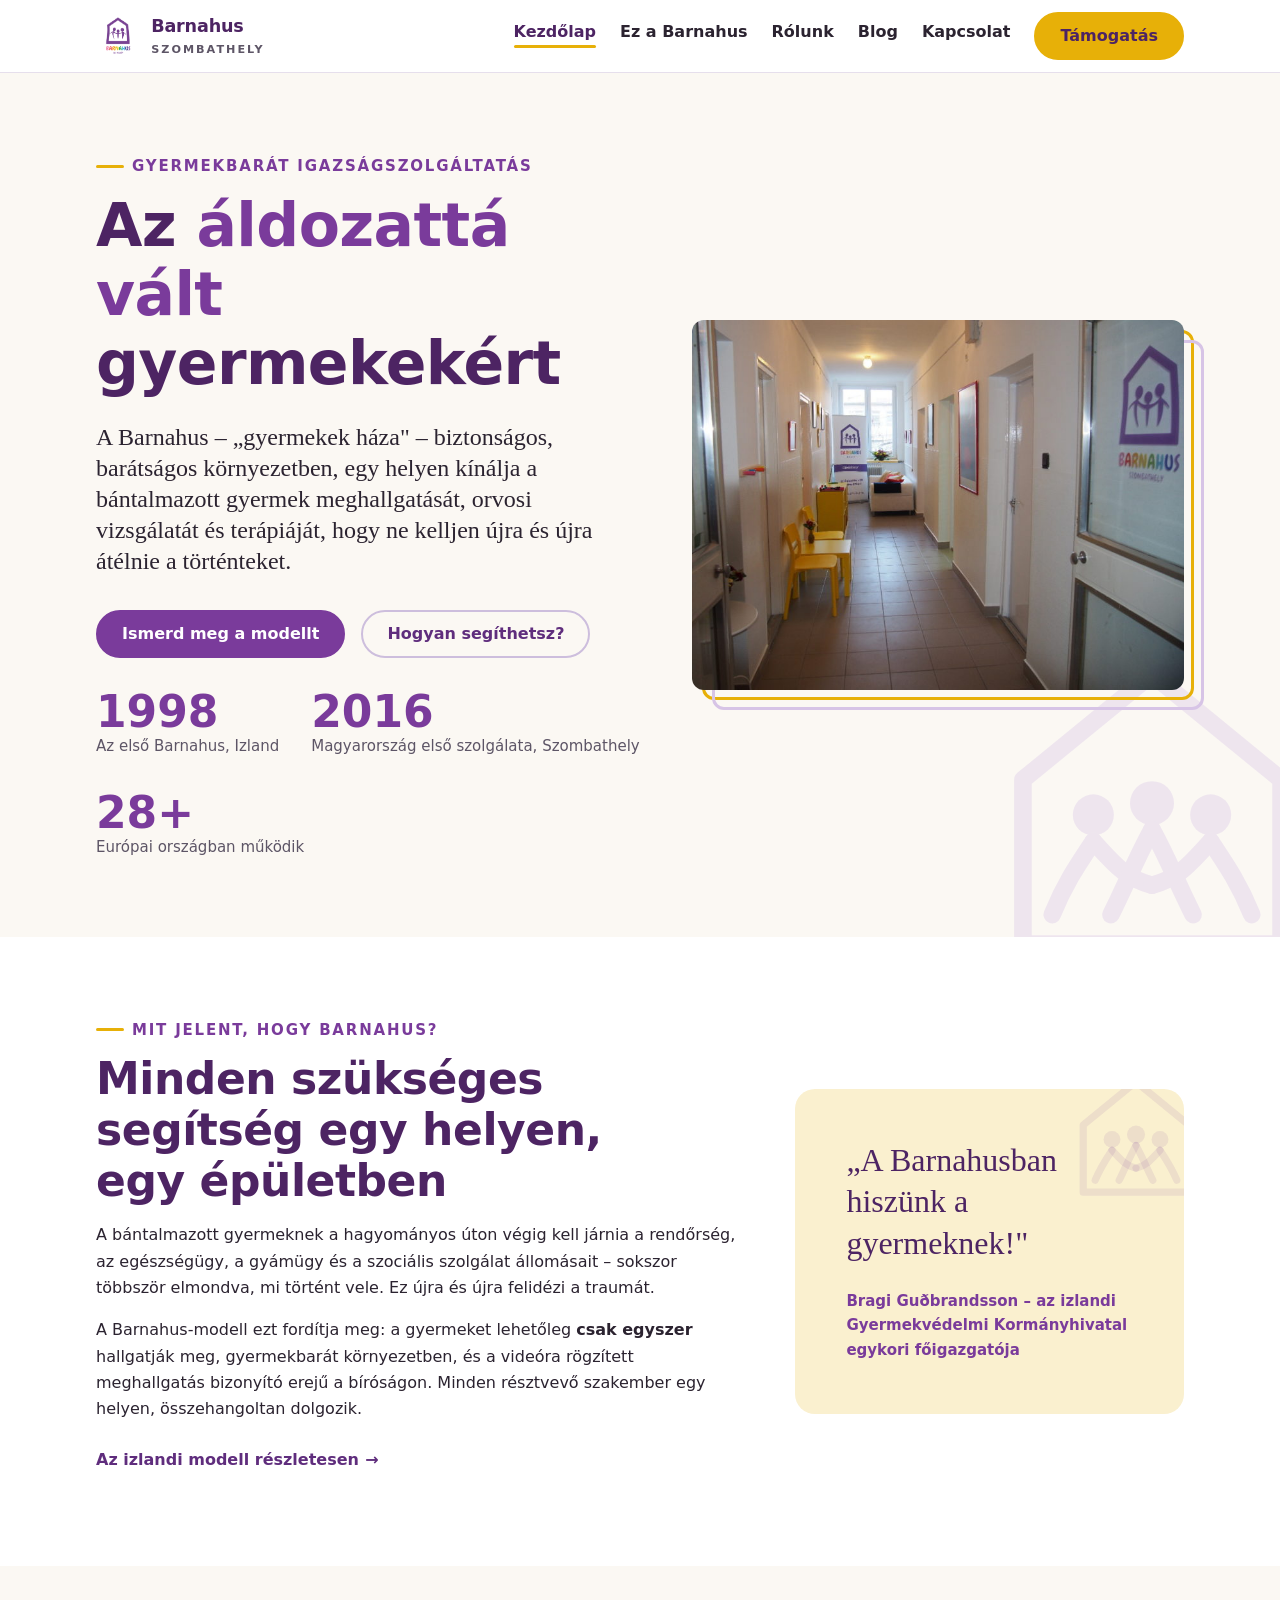
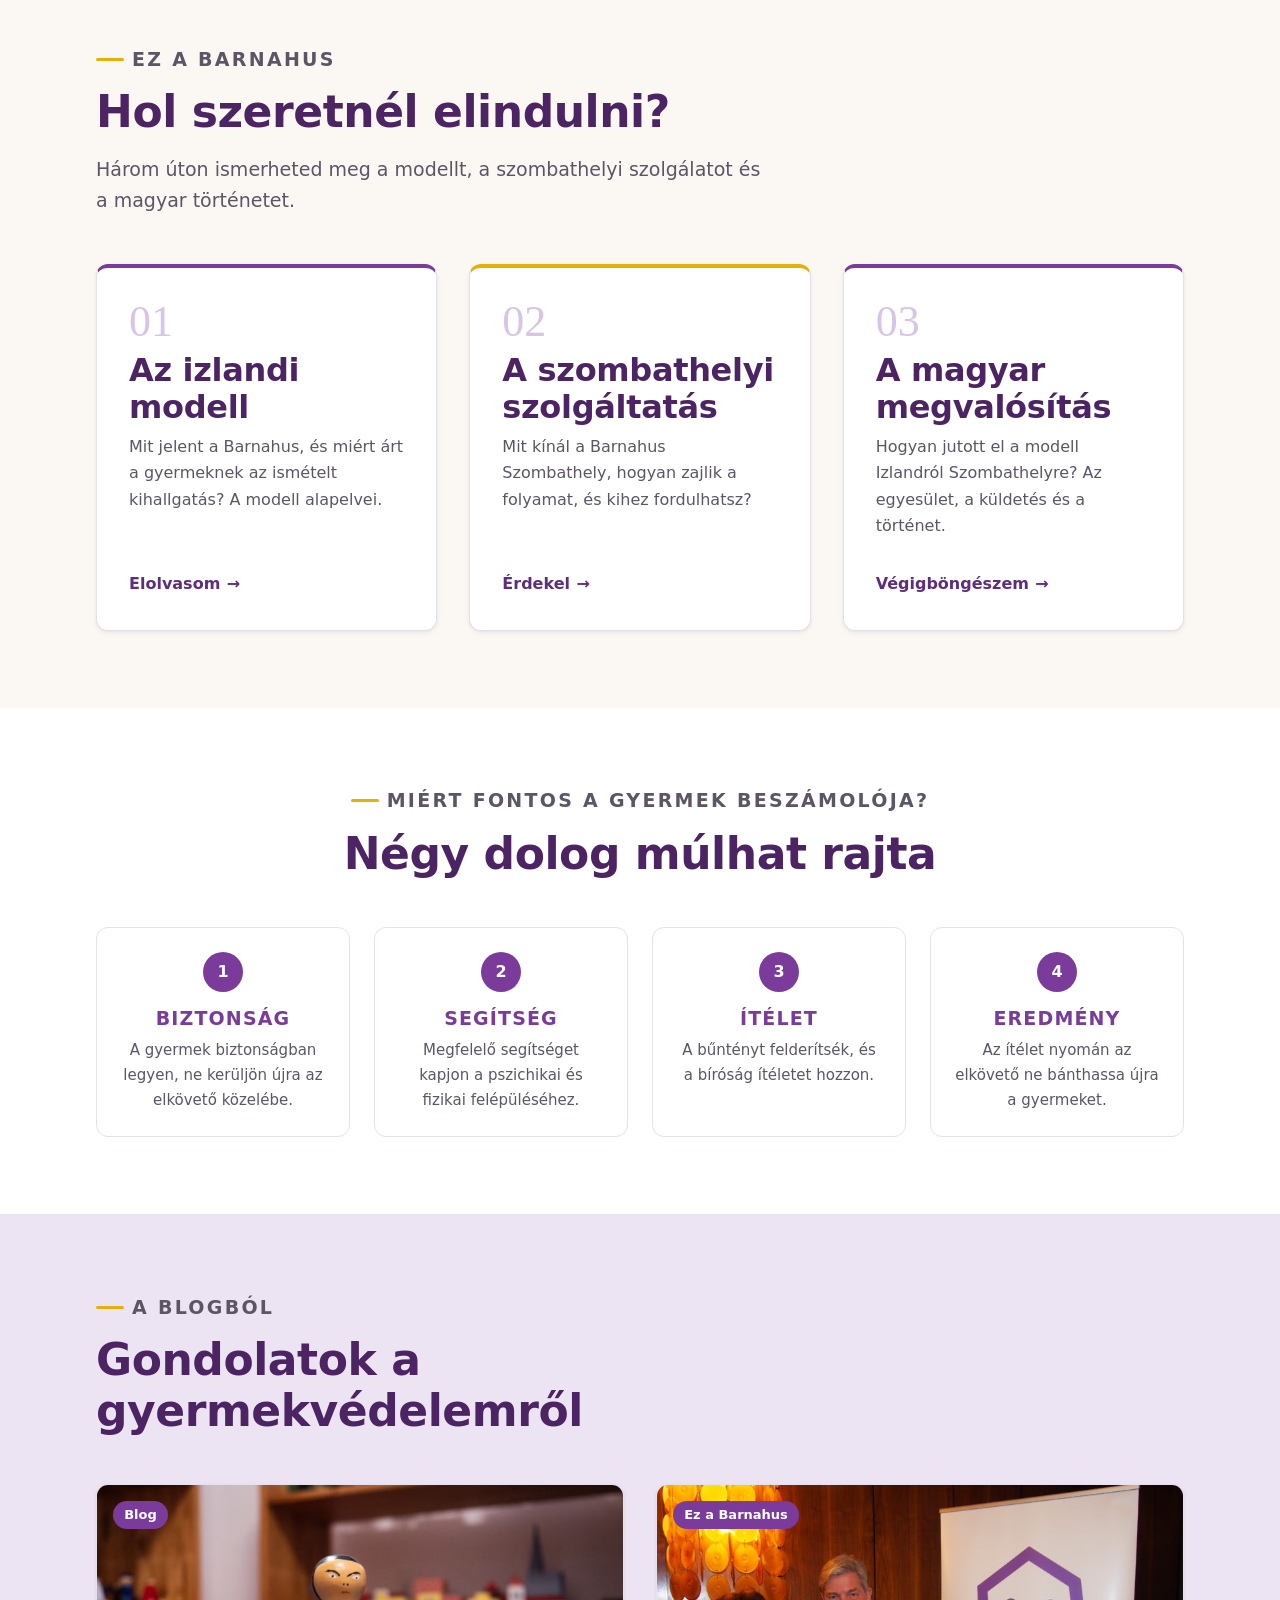
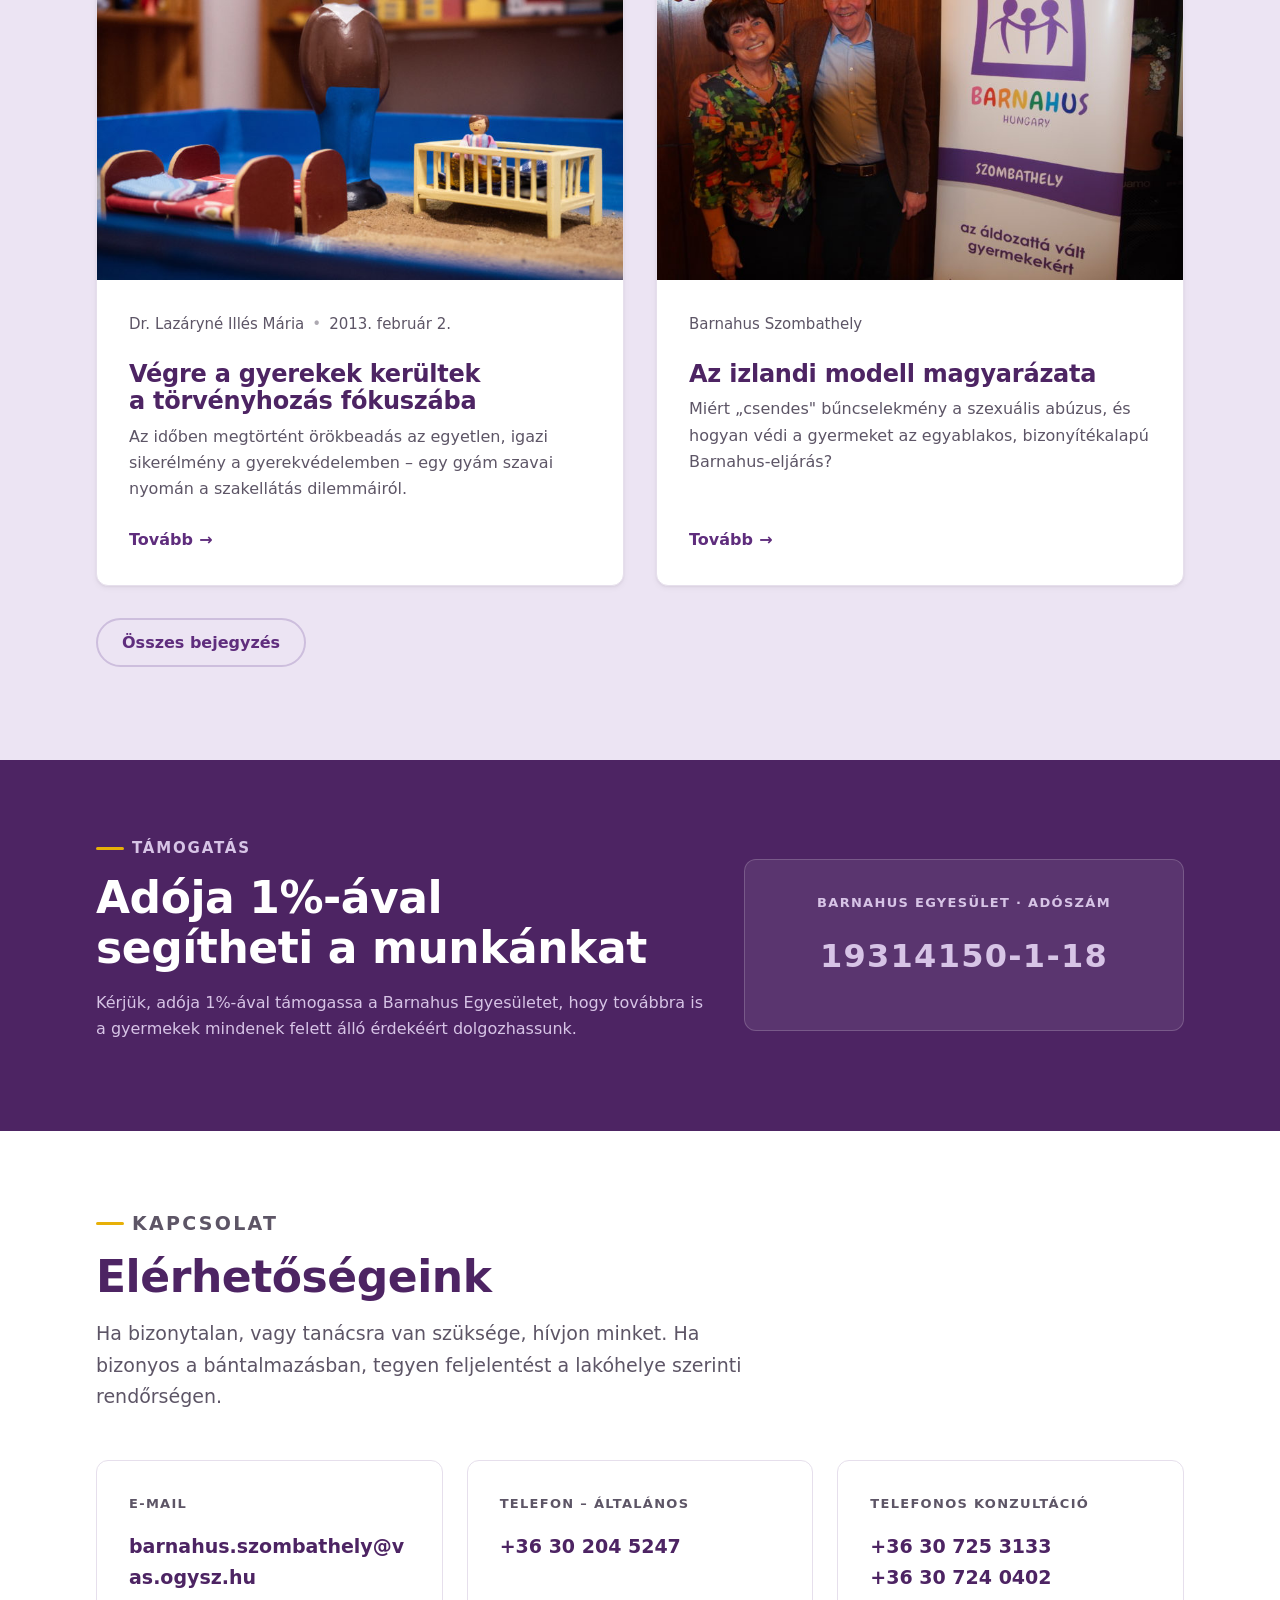
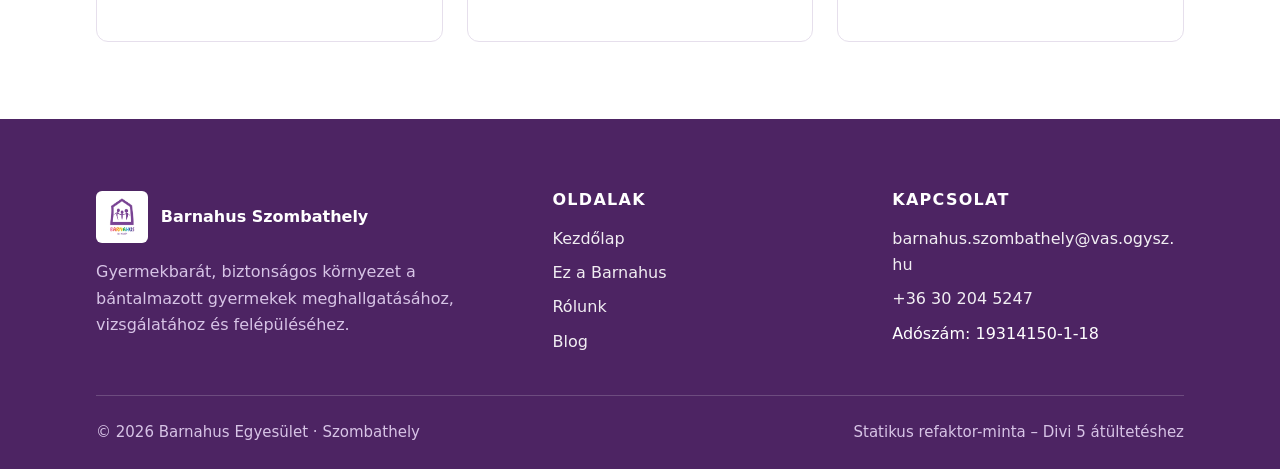
==== commit 349a2ebb: "Update title and heading for consistency in text" ====
--- a/index.html
+++ b/index.html
@@ -3,7 +3,7 @@
 <head>
 <meta charset="utf-8">
 <meta name="viewport" content="width=device-width, initial-scale=1">
-<title>Barnahus – Az áldozattá vált gyerekekért | Barnahus Szombathely</title>
+<title>Barnahus – Az áldozattá vált gyermekekért | Barnahus Szombathely</title>
 <meta name="description" content="A Barnahus gyermekbarát, biztonságos környezetben, egy helyen kínálja a bántalmazott gyermekek meghallgatását, vizsgálatát és terápiáját. A szombathelyi Barnahus-szolgálat bemutatása.">
 <link rel="icon" href="assets/img/logo/barnahus-logo.png">
 <link rel="stylesheet" href="assets/css/tokens.css">
@@ -47,7 +47,7 @@
       <div class="bh-split">
         <div>
           <p class="bh-eyebrow">Gyermekbarát igazságszolgáltatás</p>
-          <h1 class="bh-hero__title">Az <em>áldozattá vált</em> gyerekekért</h1>
+          <h1 class="bh-hero__title">Az <em>áldozattá vált</em> gyermekekért</h1>
           <p class="bh-lead bh-hero__lead">
             A Barnahus – „gyermekek háza" – biztonságos, barátságos környezetben, egy helyen
             kínálja a bántalmazott gyermek meghallgatását, orvosi vizsgálatát és terápiáját,
